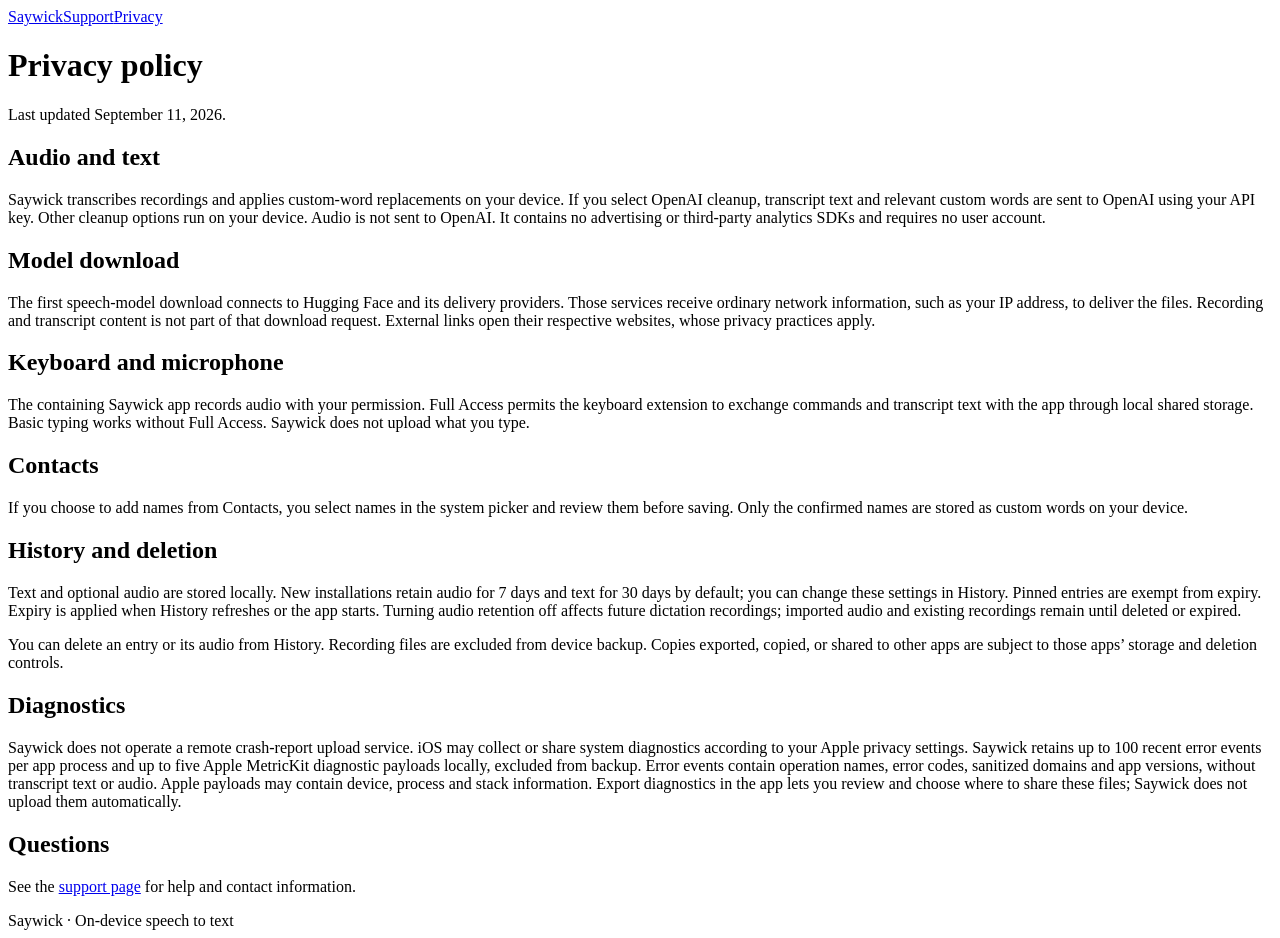
==== Release/site/saywick/privacy/index.html @ 7d794fbe "Record Saywick product charter and release guidance" ====
<!doctype html>
<html lang="en"><head><meta charset="utf-8"><meta name="viewport" content="width=device-width,initial-scale=1"><title>Privacy policy · Saywick</title><link rel="stylesheet" href="/style.css"></head><body><nav aria-label="Main"><a href="/saywick/">Saywick</a><a href="/saywick/support/">Support</a><a href="/saywick/privacy/">Privacy</a></nav><main><h1>Privacy policy</h1><p>Last updated September 11, 2026.</p><h2>Audio and text</h2><p>Saywick transcribes recordings and applies custom-word replacements on your device. If you select OpenAI cleanup, transcript text and relevant custom words are sent to OpenAI using your API key. Other cleanup options run on your device. Audio is not sent to OpenAI. It contains no advertising or third-party analytics SDKs and requires no user account.</p><h2>Model download</h2><p>The first speech-model download connects to Hugging Face and its delivery providers. Those services receive ordinary network information, such as your IP address, to deliver the files. Recording and transcript content is not part of that download request. External links open their respective websites, whose privacy practices apply.</p><h2>Keyboard and microphone</h2><p>The containing Saywick app records audio with your permission. Full Access permits the keyboard extension to exchange commands and transcript text with the app through local shared storage. Basic typing works without Full Access. Saywick does not upload what you type.</p><h2>Contacts</h2><p>If you choose to add names from Contacts, you select names in the system picker and review them before saving. Only the confirmed names are stored as custom words on your device.</p><h2>History and deletion</h2><p>Text and optional audio are stored locally. New installations retain audio for 7 days and text for 30 days by default; you can change these settings in History. Pinned entries are exempt from expiry. Expiry is applied when History refreshes or the app starts. Turning audio retention off affects future dictation recordings; imported audio and existing recordings remain until deleted or expired.</p><p>You can delete an entry or its audio from History. Recording files are excluded from device backup. Copies exported, copied, or shared to other apps are subject to those apps’ storage and deletion controls.</p><h2>Diagnostics</h2><p>Saywick does not operate a remote crash-report upload service. iOS may collect or share system diagnostics according to your Apple privacy settings. Saywick retains up to 100 recent error events per app process and up to five Apple MetricKit diagnostic payloads locally, excluded from backup. Error events contain operation names, error codes, sanitized domains and app versions, without transcript text or audio. Apple payloads may contain device, process and stack information. Export diagnostics in the app lets you review and choose where to share these files; Saywick does not upload them automatically.</p><h2>Questions</h2><p>See the <a href="/saywick/support/">support page</a> for help and contact information.</p></main><footer>Saywick · On-device speech to text</footer></body></html>
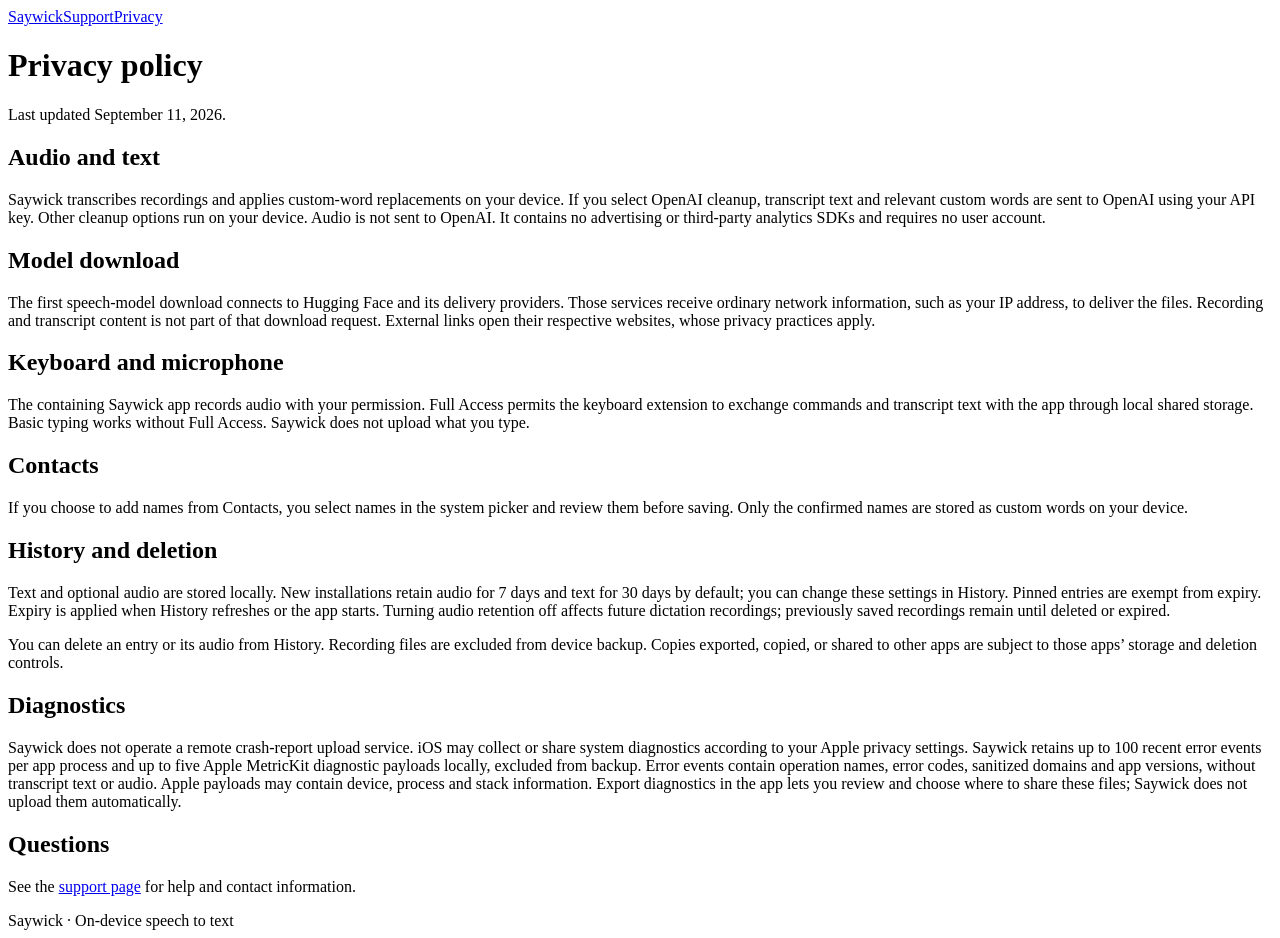
==== commit 41e45e79: "Remove inbound audio import and preserve saved History recordings" ====
--- a/Release/site/saywick/privacy/index.html
+++ b/Release/site/saywick/privacy/index.html
@@ -1,2 +1,2 @@
 <!doctype html>
-<html lang="en"><head><meta charset="utf-8"><meta name="viewport" content="width=device-width,initial-scale=1"><title>Privacy policy · Saywick</title><link rel="stylesheet" href="/style.css"></head><body><nav aria-label="Main"><a href="/saywick/">Saywick</a><a href="/saywick/support/">Support</a><a href="/saywick/privacy/">Privacy</a></nav><main><h1>Privacy policy</h1><p>Last updated September 11, 2026.</p><h2>Audio and text</h2><p>Saywick transcribes recordings and applies custom-word replacements on your device. If you select OpenAI cleanup, transcript text and relevant custom words are sent to OpenAI using your API key. Other cleanup options run on your device. Audio is not sent to OpenAI. It contains no advertising or third-party analytics SDKs and requires no user account.</p><h2>Model download</h2><p>The first speech-model download connects to Hugging Face and its delivery providers. Those services receive ordinary network information, such as your IP address, to deliver the files. Recording and transcript content is not part of that download request. External links open their respective websites, whose privacy practices apply.</p><h2>Keyboard and microphone</h2><p>The containing Saywick app records audio with your permission. Full Access permits the keyboard extension to exchange commands and transcript text with the app through local shared storage. Basic typing works without Full Access. Saywick does not upload what you type.</p><h2>Contacts</h2><p>If you choose to add names from Contacts, you select names in the system picker and review them before saving. Only the confirmed names are stored as custom words on your device.</p><h2>History and deletion</h2><p>Text and optional audio are stored locally. New installations retain audio for 7 days and text for 30 days by default; you can change these settings in History. Pinned entries are exempt from expiry. Expiry is applied when History refreshes or the app starts. Turning audio retention off affects future dictation recordings; imported audio and existing recordings remain until deleted or expired.</p><p>You can delete an entry or its audio from History. Recording files are excluded from device backup. Copies exported, copied, or shared to other apps are subject to those apps’ storage and deletion controls.</p><h2>Diagnostics</h2><p>Saywick does not operate a remote crash-report upload service. iOS may collect or share system diagnostics according to your Apple privacy settings. Saywick retains up to 100 recent error events per app process and up to five Apple MetricKit diagnostic payloads locally, excluded from backup. Error events contain operation names, error codes, sanitized domains and app versions, without transcript text or audio. Apple payloads may contain device, process and stack information. Export diagnostics in the app lets you review and choose where to share these files; Saywick does not upload them automatically.</p><h2>Questions</h2><p>See the <a href="/saywick/support/">support page</a> for help and contact information.</p></main><footer>Saywick · On-device speech to text</footer></body></html>+<html lang="en"><head><meta charset="utf-8"><meta name="viewport" content="width=device-width,initial-scale=1"><title>Privacy policy · Saywick</title><link rel="stylesheet" href="/style.css"></head><body><nav aria-label="Main"><a href="/saywick/">Saywick</a><a href="/saywick/support/">Support</a><a href="/saywick/privacy/">Privacy</a></nav><main><h1>Privacy policy</h1><p>Last updated September 11, 2026.</p><h2>Audio and text</h2><p>Saywick transcribes recordings and applies custom-word replacements on your device. If you select OpenAI cleanup, transcript text and relevant custom words are sent to OpenAI using your API key. Other cleanup options run on your device. Audio is not sent to OpenAI. It contains no advertising or third-party analytics SDKs and requires no user account.</p><h2>Model download</h2><p>The first speech-model download connects to Hugging Face and its delivery providers. Those services receive ordinary network information, such as your IP address, to deliver the files. Recording and transcript content is not part of that download request. External links open their respective websites, whose privacy practices apply.</p><h2>Keyboard and microphone</h2><p>The containing Saywick app records audio with your permission. Full Access permits the keyboard extension to exchange commands and transcript text with the app through local shared storage. Basic typing works without Full Access. Saywick does not upload what you type.</p><h2>Contacts</h2><p>If you choose to add names from Contacts, you select names in the system picker and review them before saving. Only the confirmed names are stored as custom words on your device.</p><h2>History and deletion</h2><p>Text and optional audio are stored locally. New installations retain audio for 7 days and text for 30 days by default; you can change these settings in History. Pinned entries are exempt from expiry. Expiry is applied when History refreshes or the app starts. Turning audio retention off affects future dictation recordings; previously saved recordings remain until deleted or expired.</p><p>You can delete an entry or its audio from History. Recording files are excluded from device backup. Copies exported, copied, or shared to other apps are subject to those apps’ storage and deletion controls.</p><h2>Diagnostics</h2><p>Saywick does not operate a remote crash-report upload service. iOS may collect or share system diagnostics according to your Apple privacy settings. Saywick retains up to 100 recent error events per app process and up to five Apple MetricKit diagnostic payloads locally, excluded from backup. Error events contain operation names, error codes, sanitized domains and app versions, without transcript text or audio. Apple payloads may contain device, process and stack information. Export diagnostics in the app lets you review and choose where to share these files; Saywick does not upload them automatically.</p><h2>Questions</h2><p>See the <a href="/saywick/support/">support page</a> for help and contact information.</p></main><footer>Saywick · On-device speech to text</footer></body></html>
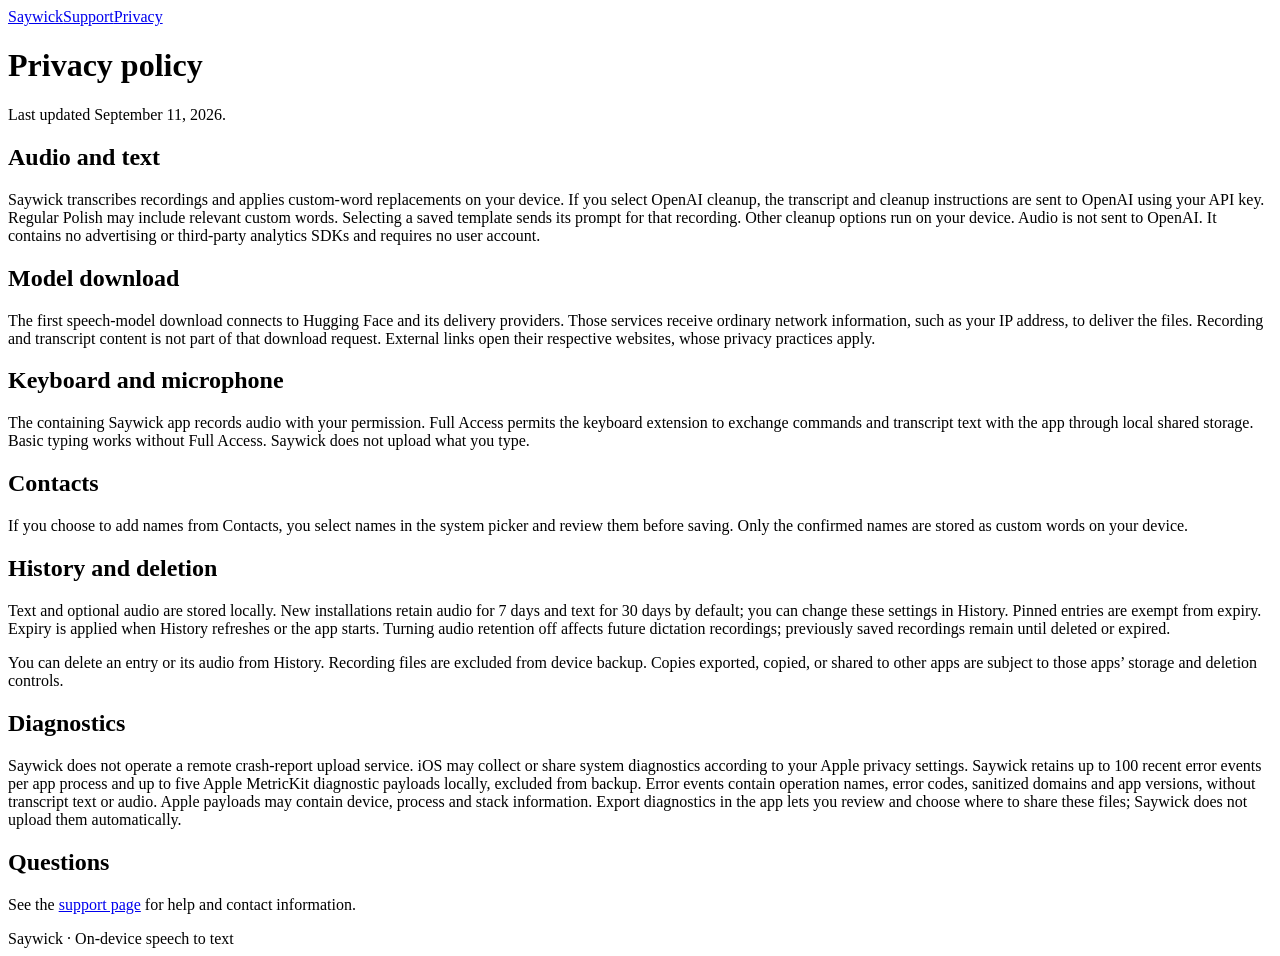
==== commit 79eec172: "Select an OpenAI cleanup template for the active recording" ====
--- a/Release/site/saywick/privacy/index.html
+++ b/Release/site/saywick/privacy/index.html
@@ -1,2 +1,2 @@
 <!doctype html>
-<html lang="en"><head><meta charset="utf-8"><meta name="viewport" content="width=device-width,initial-scale=1"><title>Privacy policy · Saywick</title><link rel="stylesheet" href="/style.css"></head><body><nav aria-label="Main"><a href="/saywick/">Saywick</a><a href="/saywick/support/">Support</a><a href="/saywick/privacy/">Privacy</a></nav><main><h1>Privacy policy</h1><p>Last updated September 11, 2026.</p><h2>Audio and text</h2><p>Saywick transcribes recordings and applies custom-word replacements on your device. If you select OpenAI cleanup, transcript text and relevant custom words are sent to OpenAI using your API key. Other cleanup options run on your device. Audio is not sent to OpenAI. It contains no advertising or third-party analytics SDKs and requires no user account.</p><h2>Model download</h2><p>The first speech-model download connects to Hugging Face and its delivery providers. Those services receive ordinary network information, such as your IP address, to deliver the files. Recording and transcript content is not part of that download request. External links open their respective websites, whose privacy practices apply.</p><h2>Keyboard and microphone</h2><p>The containing Saywick app records audio with your permission. Full Access permits the keyboard extension to exchange commands and transcript text with the app through local shared storage. Basic typing works without Full Access. Saywick does not upload what you type.</p><h2>Contacts</h2><p>If you choose to add names from Contacts, you select names in the system picker and review them before saving. Only the confirmed names are stored as custom words on your device.</p><h2>History and deletion</h2><p>Text and optional audio are stored locally. New installations retain audio for 7 days and text for 30 days by default; you can change these settings in History. Pinned entries are exempt from expiry. Expiry is applied when History refreshes or the app starts. Turning audio retention off affects future dictation recordings; previously saved recordings remain until deleted or expired.</p><p>You can delete an entry or its audio from History. Recording files are excluded from device backup. Copies exported, copied, or shared to other apps are subject to those apps’ storage and deletion controls.</p><h2>Diagnostics</h2><p>Saywick does not operate a remote crash-report upload service. iOS may collect or share system diagnostics according to your Apple privacy settings. Saywick retains up to 100 recent error events per app process and up to five Apple MetricKit diagnostic payloads locally, excluded from backup. Error events contain operation names, error codes, sanitized domains and app versions, without transcript text or audio. Apple payloads may contain device, process and stack information. Export diagnostics in the app lets you review and choose where to share these files; Saywick does not upload them automatically.</p><h2>Questions</h2><p>See the <a href="/saywick/support/">support page</a> for help and contact information.</p></main><footer>Saywick · On-device speech to text</footer></body></html>+<html lang="en"><head><meta charset="utf-8"><meta name="viewport" content="width=device-width,initial-scale=1"><title>Privacy policy · Saywick</title><link rel="stylesheet" href="/style.css"></head><body><nav aria-label="Main"><a href="/saywick/">Saywick</a><a href="/saywick/support/">Support</a><a href="/saywick/privacy/">Privacy</a></nav><main><h1>Privacy policy</h1><p>Last updated September 11, 2026.</p><h2>Audio and text</h2><p>Saywick transcribes recordings and applies custom-word replacements on your device. If you select OpenAI cleanup, the transcript and cleanup instructions are sent to OpenAI using your API key. Regular Polish may include relevant custom words. Selecting a saved template sends its prompt for that recording. Other cleanup options run on your device. Audio is not sent to OpenAI. It contains no advertising or third-party analytics SDKs and requires no user account.</p><h2>Model download</h2><p>The first speech-model download connects to Hugging Face and its delivery providers. Those services receive ordinary network information, such as your IP address, to deliver the files. Recording and transcript content is not part of that download request. External links open their respective websites, whose privacy practices apply.</p><h2>Keyboard and microphone</h2><p>The containing Saywick app records audio with your permission. Full Access permits the keyboard extension to exchange commands and transcript text with the app through local shared storage. Basic typing works without Full Access. Saywick does not upload what you type.</p><h2>Contacts</h2><p>If you choose to add names from Contacts, you select names in the system picker and review them before saving. Only the confirmed names are stored as custom words on your device.</p><h2>History and deletion</h2><p>Text and optional audio are stored locally. New installations retain audio for 7 days and text for 30 days by default; you can change these settings in History. Pinned entries are exempt from expiry. Expiry is applied when History refreshes or the app starts. Turning audio retention off affects future dictation recordings; previously saved recordings remain until deleted or expired.</p><p>You can delete an entry or its audio from History. Recording files are excluded from device backup. Copies exported, copied, or shared to other apps are subject to those apps’ storage and deletion controls.</p><h2>Diagnostics</h2><p>Saywick does not operate a remote crash-report upload service. iOS may collect or share system diagnostics according to your Apple privacy settings. Saywick retains up to 100 recent error events per app process and up to five Apple MetricKit diagnostic payloads locally, excluded from backup. Error events contain operation names, error codes, sanitized domains and app versions, without transcript text or audio. Apple payloads may contain device, process and stack information. Export diagnostics in the app lets you review and choose where to share these files; Saywick does not upload them automatically.</p><h2>Questions</h2><p>See the <a href="/saywick/support/">support page</a> for help and contact information.</p></main><footer>Saywick · On-device speech to text</footer></body></html>
